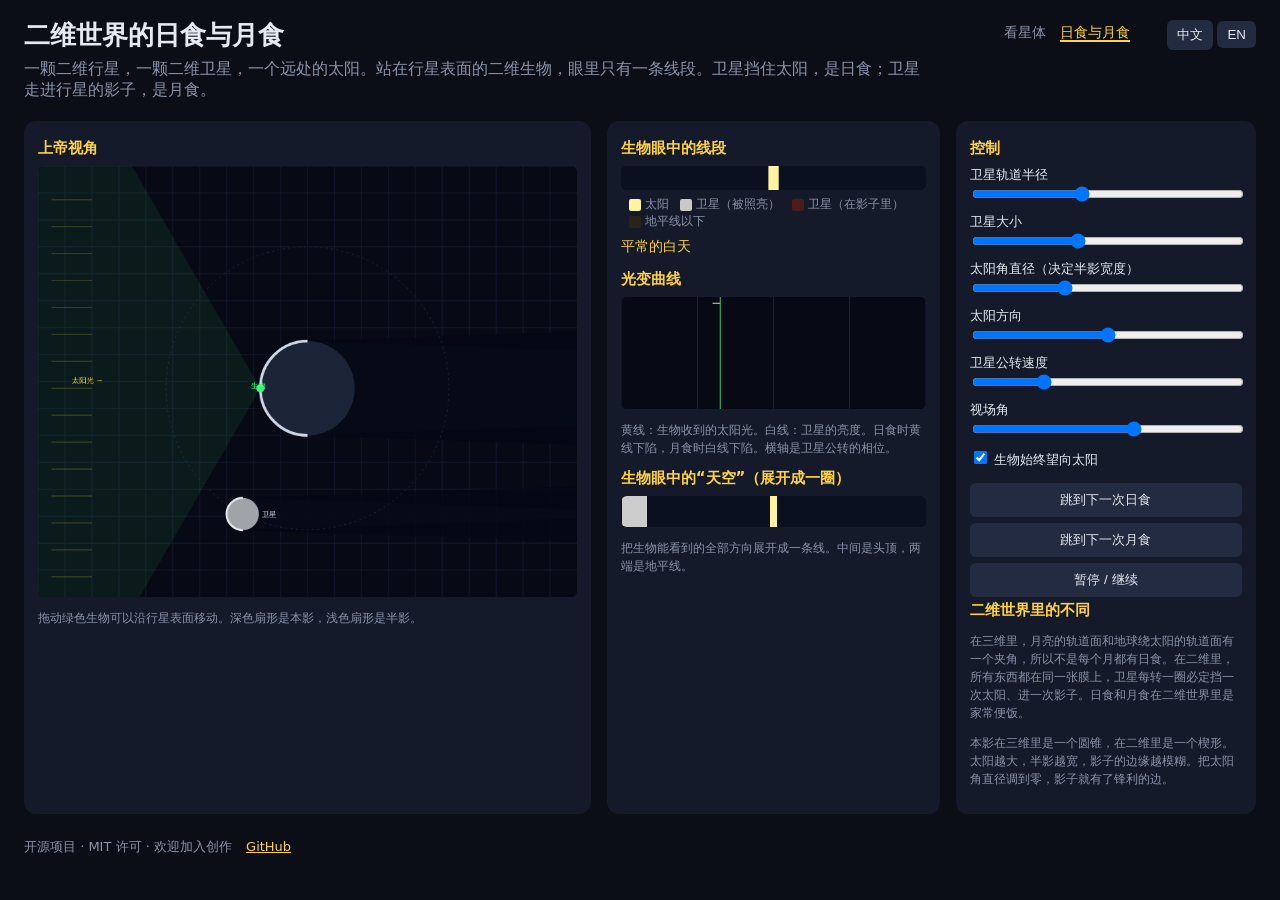
==== eclipse.html @ 54ae7d82 "Remove fold, add seven planet shapes, add separate eclipse simulator Co-Authored-By: Claude Fable 5." ====
<!DOCTYPE html>
<html lang="zh">
<head>
<meta charset="utf-8">
<meta name="viewport" content="width=device-width, initial-scale=1">
<title>Flatland Eclipse · 二维世界的日食与月食</title>
<link rel="stylesheet" href="style.css">
</head>
<body>
<header>
  <h1 data-i18n="title">二维世界的日食与月食</h1>
  <p class="sub" data-i18n="subtitle">一颗二维行星，一颗二维卫星，一个远处的太阳。站在行星表面的二维生物，眼里只有一条线段。卫星挡住太阳，是日食；卫星走进行星的影子，是月食。</p>
  <nav class="nav"><a href="index.html" data-i18n="navVision">看星体</a><a href="eclipse.html" class="active" data-i18n="navEclipse">日食与月食</a></nav>
  <div class="lang"><button id="btn-zh">中文</button><button id="btn-en">EN</button></div>
</header>

<main>
  <section class="panel wide">
    <h2 data-i18n="world">上帝视角</h2>
    <canvas id="world" width="800" height="640"></canvas>
    <p class="hint" data-i18n="worldHint">拖动绿色生物可以沿行星表面移动。深色扇形是本影，浅色扇形是半影。</p>
  </section>

  <section class="panel">
    <h2 data-i18n="retina">生物眼中的线段</h2>
    <canvas id="retina" width="600" height="48"></canvas>
    <div class="legend"><span class="sw sun"></span><span data-i18n="lgSun">太阳</span> <span class="sw moon"></span><span data-i18n="lgMoon">卫星（被照亮）</span> <span class="sw dark"></span><span data-i18n="lgDark">卫星（在影子里）</span> <span class="sw ground"></span><span data-i18n="lgGround">地平线以下</span></div>
    <div id="status" class="status"></div>

    <h2 data-i18n="curves">光变曲线</h2>
    <canvas id="curves" width="600" height="220"></canvas>
    <p class="hint" data-i18n="curvesHint">黄线：生物收到的太阳光。白线：卫星的亮度。日食时黄线下陷，月食时白线下陷。横轴是卫星公转的相位。</p>

    <h2 data-i18n="sky">生物眼中的“天空”（展开成一圈）</h2>
    <canvas id="sky" width="600" height="60"></canvas>
    <p class="hint" data-i18n="skyHint">把生物能看到的全部方向展开成一条线。中间是头顶，两端是地平线。</p>
  </section>

  <section class="panel controls">
    <h2 data-i18n="controls">控制</h2>
    <label><span data-i18n="moonDist">卫星轨道半径</span><input type="range" id="moonDist" min="150" max="300" value="210"></label>
    <label><span data-i18n="moonSize">卫星大小</span><input type="range" id="moonSize" min="8" max="50" value="24"></label>
    <label><span data-i18n="sunSize">太阳角直径（决定半影宽度）</span><input type="range" id="sunSize" min="0" max="12" value="4" step="0.5"></label>
    <label><span data-i18n="sunAngle">太阳方向</span><input type="range" id="sunAngle" min="0" max="360" value="180"></label>
    <label><span data-i18n="speed">卫星公转速度</span><input type="range" id="speed" min="0" max="100" value="25"></label>
    <label><span data-i18n="fov">视场角</span><input type="range" id="fov" min="30" max="180" value="120"></label>
    <label><input type="checkbox" id="lockSun" checked> <span data-i18n="lockSun">生物始终望向太阳</span></label>
    <button id="goSolar" data-i18n="goSolar">跳到下一次日食</button>
    <button id="goLunar" data-i18n="goLunar">跳到下一次月食</button>
    <button id="pause" data-i18n="pause">暂停 / 继续</button>

    <h2 data-i18n="notes">二维世界里的不同</h2>
    <p class="hint" data-i18n="notes1">在三维里，月亮的轨道面和地球绕太阳的轨道面有一个夹角，所以不是每个月都有日食。在二维里，所有东西都在同一张膜上，卫星每转一圈必定挡一次太阳、进一次影子。日食和月食在二维世界里是家常便饭。</p>
    <p class="hint" data-i18n="notes2">本影在三维里是一个圆锥，在二维里是一个楔形。太阳越大，半影越宽，影子的边缘越模糊。把太阳角直径调到零，影子就有了锋利的边。</p>
  </section>
</main>

<footer>
  <span data-i18n="footer">开源项目 · MIT 许可 · 欢迎加入创作</span>
  <a href="https://github.com/WalterWood1995/flatland-vision" target="_blank">GitHub</a>
</footer>
<script src="eclipse.js"></script>
</body>
</html>
---- style.css ----
:root { --bg:#0b0e17; --panel:#141a2a; --fg:#e6e9f0; --muted:#8a93a8; --accent:#ffd23f; }
* { box-sizing: border-box; }
body { margin:0; background:var(--bg); color:var(--fg); font-family: system-ui, "Microsoft YaHei", sans-serif; }
header { padding:18px 24px 8px; position:relative; }
header h1 { margin:0 0 6px; font-size:26px; }
header .sub { margin:0; color:var(--muted); max-width:900px; }
.lang { position:absolute; right:24px; top:20px; }
.lang button { background:#232b40; color:var(--fg); border:0; padding:6px 10px; margin-left:4px; border-radius:6px; cursor:pointer; }
main { display:grid; grid-template-columns: minmax(520px, 1.7fr) minmax(320px, 1fr) 300px; gap:16px; padding:12px 24px; }
.panel { background:var(--panel); border-radius:12px; padding:14px; }
.panel h2 { font-size:15px; margin:4px 0 8px; color:var(--accent); }
canvas { display:block; max-width:100%; background:#070a14; border-radius:6px; }
#retina-depth, #retina-light, #retina-both { margin-bottom:10px; width:100%; }
#signature, #mind { width:100%; margin-bottom:6px; }
#mind { width:300px; }
.label { font-size:12px; color:var(--muted); margin:6px 0 3px; }
.hint { font-size:12px; color:var(--muted); line-height:1.5; }
.controls label { display:block; font-size:13px; margin:8px 0; }
.controls input[type=range] { width:100%; }
.controls select { width:100%; background:#232b40; color:var(--fg); border:0; padding:6px; border-radius:6px; }
.controls button { background:#232b40; color:var(--fg); border:0; padding:8px 12px; border-radius:6px; cursor:pointer; width:100%; margin-top:6px; }
footer { padding:12px 24px 24px; color:var(--muted); font-size:13px; }
footer a { color:var(--accent); margin-left:10px; }
@media (max-width:1100px) { main { grid-template-columns:1fr; } }
.nav { position:absolute; right:150px; top:22px; }
.nav a { color:var(--muted); text-decoration:none; margin-left:14px; font-size:14px; }
.nav a.active { color:var(--accent); border-bottom:2px solid var(--accent); }
.legend { font-size:12px; color:var(--muted); margin:6px 0; }
.sw { display:inline-block; width:12px; height:12px; border-radius:2px; margin:0 4px 0 8px; vertical-align:middle; }
.sw.sun { background:#fff3a0; } .sw.moon { background:#c8c8c8; } .sw.dark { background:#4a1c1c; } .sw.ground { background:#2a2318; }
.status { font-size:14px; color:var(--accent); margin:8px 0 12px; min-height:20px; }
#retina, #sky { width:100%; }
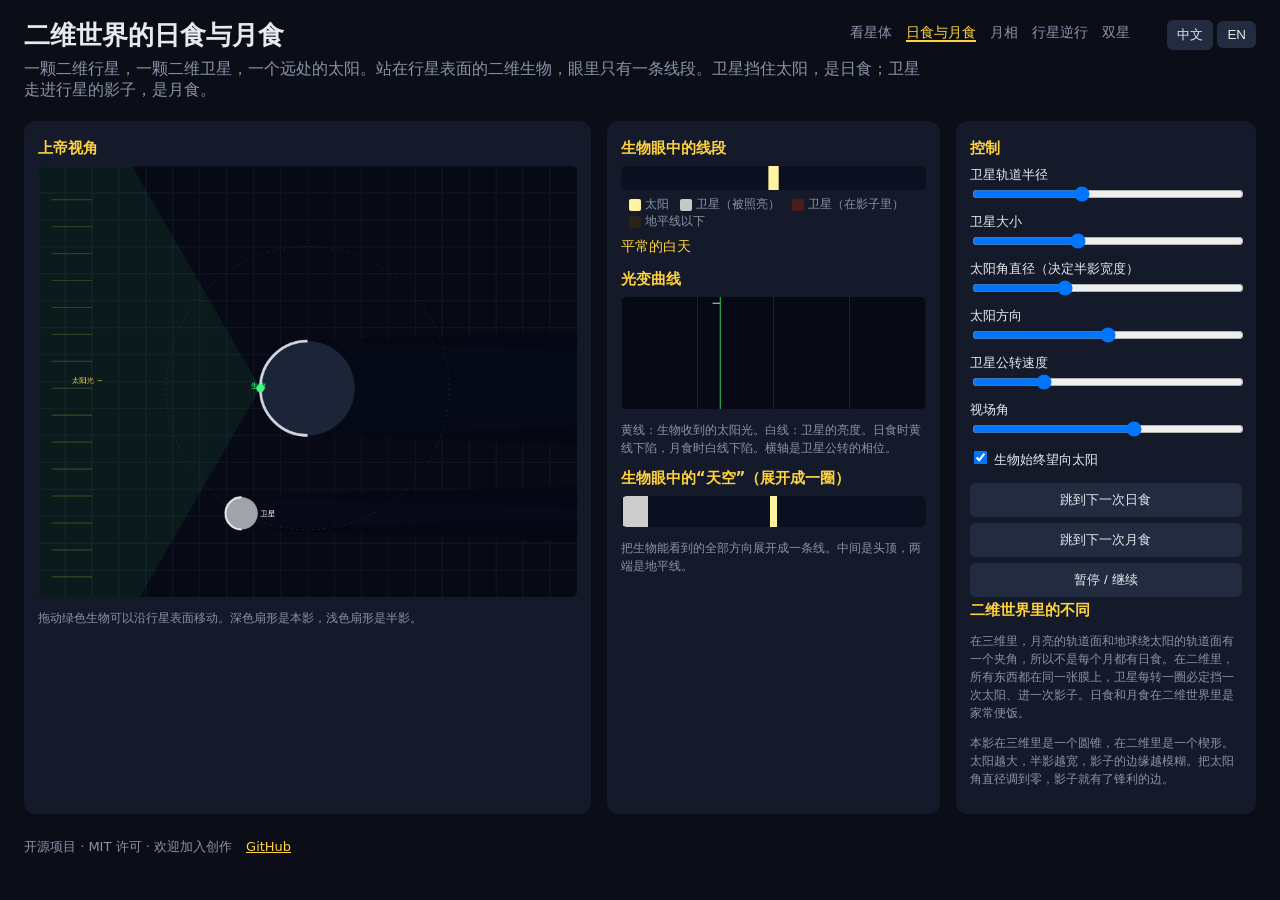
==== commit c445faab: "Add moon phases, retrograde motion and binary star pages with shared navigation Co-Authored-By: Clau" ====
--- a/eclipse.html
+++ b/eclipse.html
@@ -10,7 +10,7 @@
 <header>
   <h1 data-i18n="title">二维世界的日食与月食</h1>
   <p class="sub" data-i18n="subtitle">一颗二维行星，一颗二维卫星，一个远处的太阳。站在行星表面的二维生物，眼里只有一条线段。卫星挡住太阳，是日食；卫星走进行星的影子，是月食。</p>
-  <nav class="nav"><a href="index.html" data-i18n="navVision">看星体</a><a href="eclipse.html" class="active" data-i18n="navEclipse">日食与月食</a></nav>
+  <nav class="nav"></nav>
   <div class="lang"><button id="btn-zh">中文</button><button id="btn-en">EN</button></div>
 </header>
 
@@ -59,6 +59,6 @@
   <span data-i18n="footer">开源项目 · MIT 许可 · 欢迎加入创作</span>
   <a href="https://github.com/WalterWood1995/flatland-vision" target="_blank">GitHub</a>
 </footer>
-<script src="eclipse.js"></script>
+<script src="common.js"></script><script src="eclipse.js"></script>
 </body>
 </html>
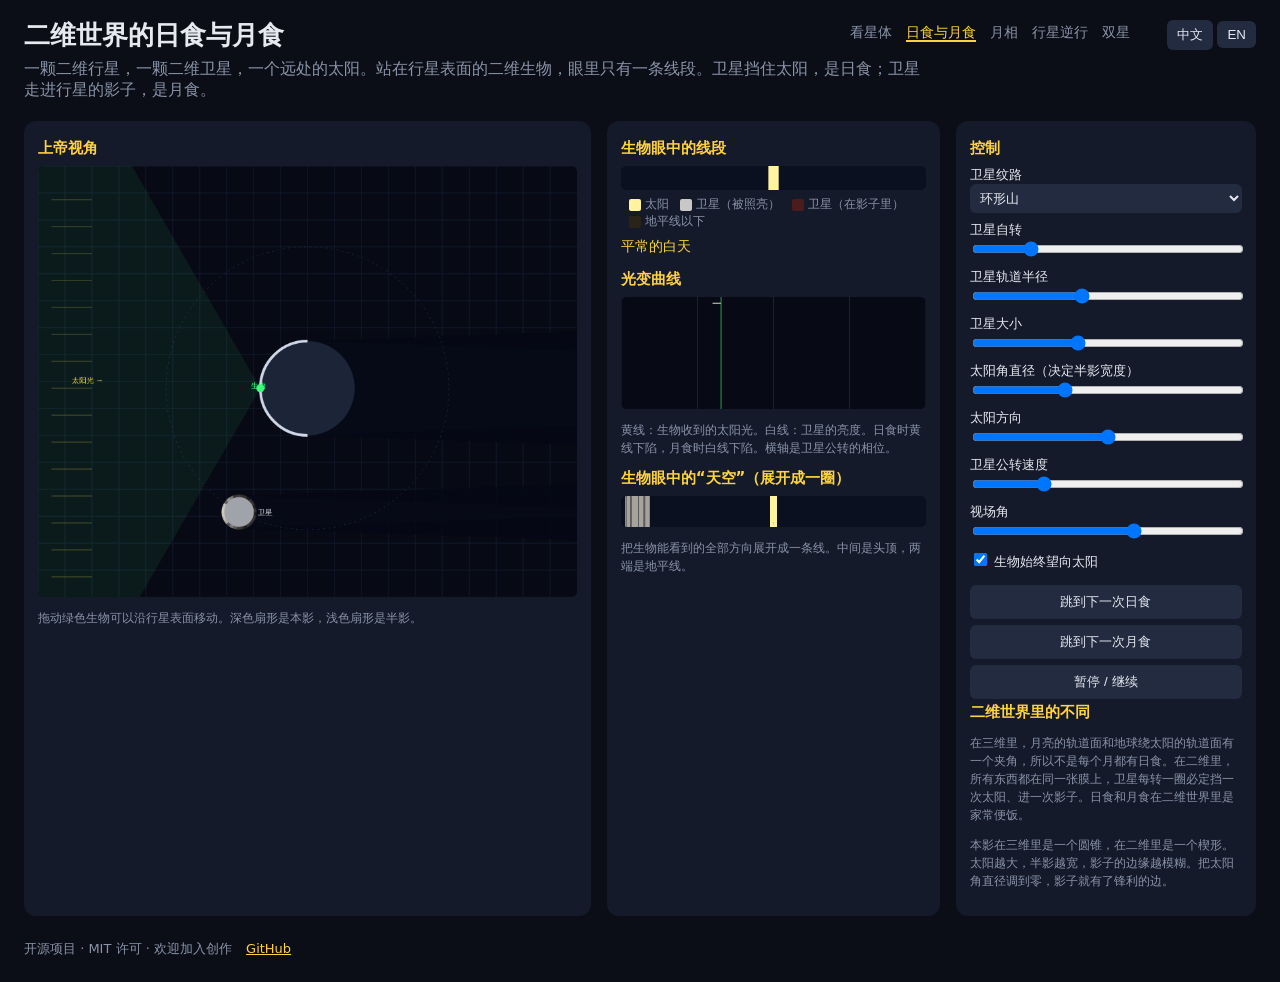
==== commit b09229b9: "Add textures and spin to moons on the eclipse and phases pages Co-Authored-By: Claude Fable 5.1 <nor" ====
--- a/eclipse.html
+++ b/eclipse.html
@@ -38,6 +38,8 @@
 
   <section class="panel controls">
     <h2 data-i18n="controls">控制</h2>
+    <label><span data-textext="texture">卫星纹路</span><select id="texture"></select></label>
+    <label><span data-textext="spin">卫星自转</span><input type="range" id="spin" min="0" max="60" value="12"></label>
     <label><span data-i18n="moonDist">卫星轨道半径</span><input type="range" id="moonDist" min="150" max="300" value="210"></label>
     <label><span data-i18n="moonSize">卫星大小</span><input type="range" id="moonSize" min="8" max="50" value="24"></label>
     <label><span data-i18n="sunSize">太阳角直径（决定半影宽度）</span><input type="range" id="sunSize" min="0" max="12" value="4" step="0.5"></label>
